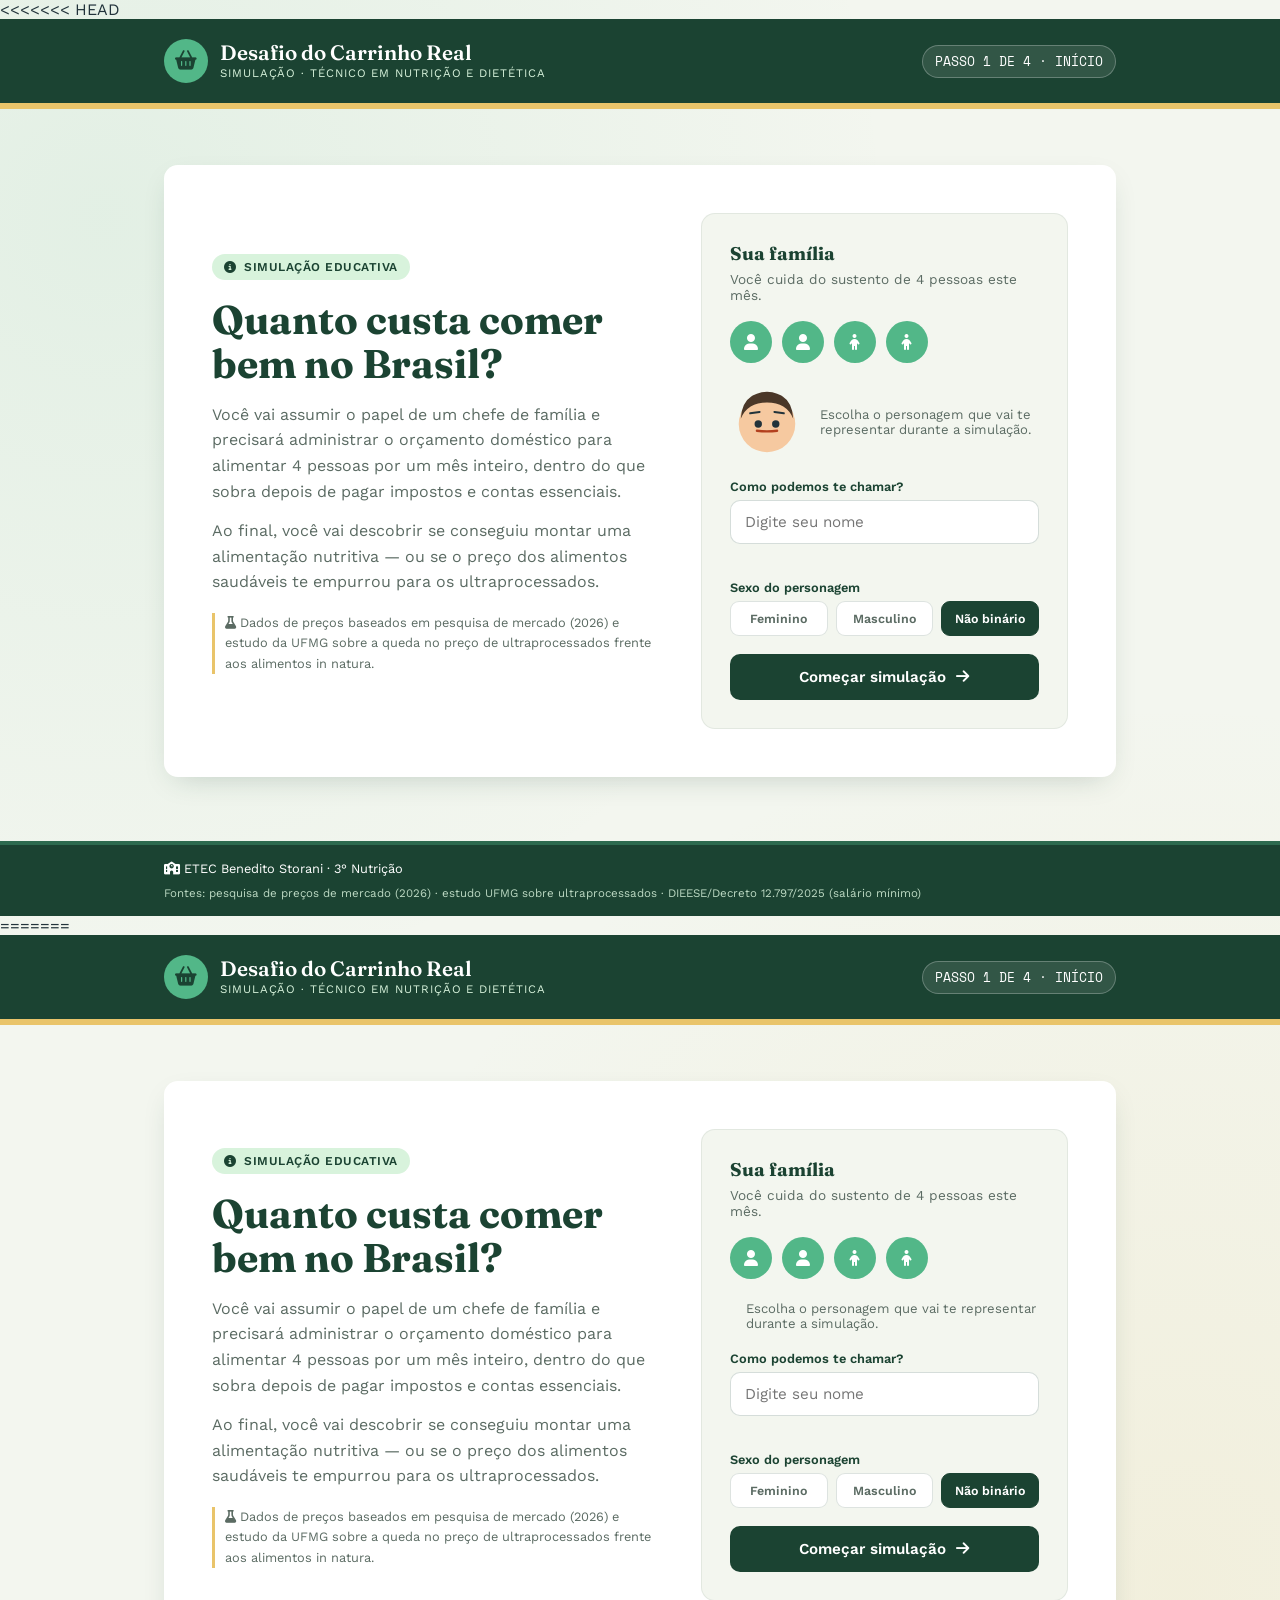
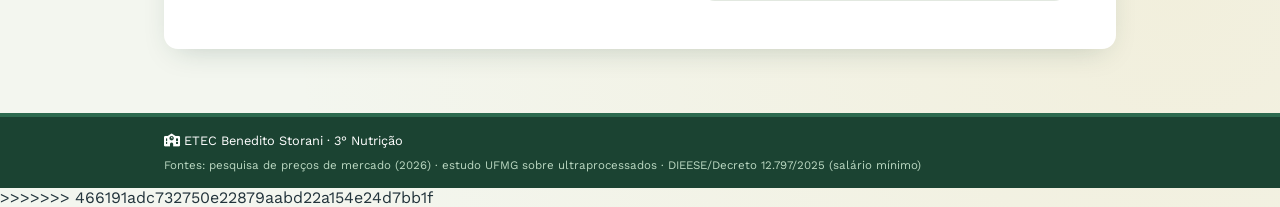
==== index.html @ 6c040de4 "Renomeando pagina principal para index.html" ====
<<<<<<< HEAD
<!DOCTYPE html>
<html lang="pt-BR">

<head>
    <meta charset="UTF-8">
    <meta name="viewport" content="width=device-width, initial-scale=1.0">
    <title>O Desafio do Carrinho Real</title>
    <link rel="stylesheet" href="css/inicialstyle.css">
    <link rel="stylesheet" href="css/inicialheader.css">
    <link rel="stylesheet" href="css/inicialhome.css">
    <link rel="stylesheet" href="https://cdnjs.cloudflare.com/ajax/libs/font-awesome/6.5.1/css/all.min.css">
</head>

<body>

    <header class="topo">
        <div class="container">
            <div class="marca">
                <div class="icone-marca"><i class="fa-solid fa-basket-shopping"></i></div>
                <div>
                    <h1>Desafio do Carrinho Real</h1>
                    <span>Simulação · Técnico em Nutrição e Dietética</span>
                </div>
            </div>
            <span class="passo">PASSO 1 DE 4 · INÍCIO</span>
        </div>
    </header>

    <main class="inicio">
        <div class="container">
            <div class="cartao-boas-vindas">

                <div class="texto-intro">
                    <span class="selo"><i class="fa-solid fa-circle-info"></i> Simulação educativa</span>
                    <h2>Quanto custa comer bem no Brasil?</h2>
                    <p>Você vai assumir o papel de um chefe de família e precisará administrar o orçamento
                        doméstico para alimentar 4 pessoas por um mês inteiro, dentro do que sobra depois de
                        pagar impostos e contas essenciais.</p>
                    <p>Ao final, você vai descobrir se conseguiu montar uma alimentação nutritiva — ou se
                        o preço dos alimentos saudáveis te empurrou para os ultraprocessados.</p>
                    <p class="fonte-dado"><i class="fa-solid fa-flask"></i> Dados de preços baseados em
                        pesquisa de mercado (2026) e estudo da UFMG sobre a queda no preço de ultraprocessados
                        frente aos alimentos in natura.</p>
                </div>

                <div class="painel-familia">
                    <h3>Sua família</h3>
                    <p>Você cuida do sustento de 4 pessoas este mês.</p>
                    <div class="familia-icones">
                        <div class="membro"><i class="fa-solid fa-user"></i></div>
                        <div class="membro"><i class="fa-solid fa-user"></i></div>
                        <div class="membro"><i class="fa-solid fa-child"></i></div>
                        <div class="membro"><i class="fa-solid fa-child"></i></div>
                    </div>

                    <div class="linha-mascote-selecao">
                        <div id="mascote-caixa"></div>
                        <p style="font-size:0.82rem; color:var(--tinta-suave); margin:0;">
                            Escolha o personagem que vai te representar durante a simulação.
                        </p>
                    </div>

                    <form id="form-inicio">
                        <div class="campo">
                            <label for="nome-jogador">Como podemos te chamar?</label>
                            <input type="text" id="nome-jogador" placeholder="Digite seu nome" autocomplete="off">
                        </div>
                        <div class="aviso-nome" id="aviso-nome"></div>

                        <div class="campo">
                            <label>Sexo do personagem</label>
                            <div class="opcoes-sexo" id="opcoes-sexo">
                                <button type="button" class="opcao-sexo" data-sexo="feminino">Feminino</button>
                                <button type="button" class="opcao-sexo" data-sexo="masculino">Masculino</button>
                                <button type="button" class="opcao-sexo" data-sexo="nao-binario">Não binário</button>
                            </div>
                        </div>

                        <button type="submit" class="btn-primario">
                            Começar simulação <i class="fa-solid fa-arrow-right"></i>
                        </button>
                    </form>
                </div>

            </div>
        </div>
    </main>

    <footer class="rodape-jogo">
        <div class="container rodape-conteudo">
            <span><i class="fa-solid fa-school"></i> ETEC Benedito Storani · 3° Nutrição</span>
            <span class="rodape-fontes">Fontes: pesquisa de preços de mercado (2026) · estudo UFMG sobre
                ultraprocessados · DIEESE/Decreto 12.797/2025 (salário mínimo)</span>
        </div>
    </footer>

    <script src="script/mascote.js"></script>
    <script src="script/inicial.js"></script>
</body>

=======
<!DOCTYPE html>
<html lang="pt-BR">

<head>
    <meta charset="UTF-8">
    <meta name="viewport" content="width=device-width, initial-scale=1.0">
    <title>O Desafio do Carrinho Real</title>
    <link rel="stylesheet" href="css/inicialstyle.css">
    <link rel="stylesheet" href="css/inicialheader.css">
    <link rel="stylesheet" href="css/inicialhome.css">
    <link rel="stylesheet" href="https://cdnjs.cloudflare.com/ajax/libs/font-awesome/6.5.1/css/all.min.css">
</head>

<body>

    <header class="topo">
        <div class="container">
            <div class="marca">
                <div class="icone-marca"><i class="fa-solid fa-basket-shopping"></i></div>
                <div>
                    <h1>Desafio do Carrinho Real</h1>
                    <span>Simulação · Técnico em Nutrição e Dietética</span>
                </div>
            </div>
            <span class="passo">PASSO 1 DE 4 · INÍCIO</span>
        </div>
    </header>

    <main class="inicio">
        <div class="container">
            <div class="cartao-boas-vindas">

                <div class="texto-intro">
                    <span class="selo"><i class="fa-solid fa-circle-info"></i> Simulação educativa</span>
                    <h2>Quanto custa comer bem no Brasil?</h2>
                    <p>Você vai assumir o papel de um chefe de família e precisará administrar o orçamento
                        doméstico para alimentar 4 pessoas por um mês inteiro, dentro do que sobra depois de
                        pagar impostos e contas essenciais.</p>
                    <p>Ao final, você vai descobrir se conseguiu montar uma alimentação nutritiva — ou se
                        o preço dos alimentos saudáveis te empurrou para os ultraprocessados.</p>
                    <p class="fonte-dado"><i class="fa-solid fa-flask"></i> Dados de preços baseados em
                        pesquisa de mercado (2026) e estudo da UFMG sobre a queda no preço de ultraprocessados
                        frente aos alimentos in natura.</p>
                </div>

                <div class="painel-familia">
                    <h3>Sua família</h3>
                    <p>Você cuida do sustento de 4 pessoas este mês.</p>
                    <div class="familia-icones">
                        <div class="membro"><i class="fa-solid fa-user"></i></div>
                        <div class="membro"><i class="fa-solid fa-user"></i></div>
                        <div class="membro"><i class="fa-solid fa-child"></i></div>
                        <div class="membro"><i class="fa-solid fa-child"></i></div>
                    </div>

                    <div class="linha-mascote-selecao">
                        <div id="mascote-caixa"></div>
                        <p style="font-size:0.82rem; color:var(--tinta-suave); margin:0;">
                            Escolha o personagem que vai te representar durante a simulação.
                        </p>
                    </div>

                    <form id="form-inicio">
                        <div class="campo">
                            <label for="nome-jogador">Como podemos te chamar?</label>
                            <input type="text" id="nome-jogador" placeholder="Digite seu nome" autocomplete="off">
                        </div>
                        <div class="aviso-nome" id="aviso-nome"></div>

                        <div class="campo">
                            <label>Sexo do personagem</label>
                            <div class="opcoes-sexo" id="opcoes-sexo">
                                <button type="button" class="opcao-sexo" data-sexo="feminino">Feminino</button>
                                <button type="button" class="opcao-sexo" data-sexo="masculino">Masculino</button>
                                <button type="button" class="opcao-sexo" data-sexo="nao-binario">Não binário</button>
                            </div>
                        </div>

                        <button type="submit" class="btn-primario">
                            Começar simulação <i class="fa-solid fa-arrow-right"></i>
                        </button>
                    </form>
                </div>

            </div>
        </div>
    </main>

    <footer class="rodape-jogo">
        <div class="container rodape-conteudo">
            <span><i class="fa-solid fa-school"></i> ETEC Benedito Storani · 3° Nutrição</span>
            <span class="rodape-fontes">Fontes: pesquisa de preços de mercado (2026) · estudo UFMG sobre
                ultraprocessados · DIEESE/Decreto 12.797/2025 (salário mínimo)</span>
        </div>
    </footer>

    <script src="script/mascote.js"></script>
    <script src="script/inicial.js"></script>
</body>

>>>>>>> 466191adc732750e22879aabd22a154e24d7bb1f
</html>
---- css/inicialstyle.css ----
@import url('https://fonts.googleapis.com/css2?family=Fraunces:opsz,wght@9..144,500;9..144,600;9..144,700&family=Work+Sans:wght@400;500;600;700&family=Space+Mono:wght@400;700&display=swap');

:root {
    --verde-escuro: #1B4332;
    --verde-medio: #2D6A4F;
    --verde-folha: #52B788;
    --verde-claro: #D8F3DC;
    --tomate: #E76F51;
    --trigo: #E9C46A;
    --papel: #F3F6EF;
    --papel-cartao: #FFFFFF;
    --tinta: #22333B;
    --tinta-suave: #5B6B63;

    --fonte-display: 'Fraunces', serif;
    --fonte-corpo: 'Work Sans', sans-serif;
    --fonte-numero: 'Space Mono', monospace;

    --raio: 14px;
    --sombra: 0 10px 30px -12px rgba(27, 67, 50, 0.25);
}

*,
*::before,
*::after {
    box-sizing: border-box;
    margin: 0;
    padding: 0;
}

html {
    scroll-behavior: smooth;
}

body {
    min-height: 100vh;
    background:
        radial-gradient(circle at 8% 12%, rgba(82, 183, 136, 0.10), transparent 40%),
        radial-gradient(circle at 92% 88%, rgba(233, 196, 106, 0.14), transparent 45%),
        var(--papel);
    color: var(--tinta);
    font-family: var(--fonte-corpo);
    display: flex;
    flex-direction: column;
}

a {
    color: inherit;
    text-decoration: none;
}

button {
    font-family: inherit;
    cursor: pointer;
    border: none;
}

.container {
    width: 100%;
    max-width: 1000px;
    margin: 0 auto;
    padding: 0 24px;
}

::selection {
    background: var(--verde-folha);
    color: #fff;
}

/* Rodapé Estilizado */
.rodape-jogo {
    background: var(--verde-escuro);
    color: #fff;
    padding: 16px 0;
    margin-top: auto;
    font-size: 0.8rem;
    border-top: 4px solid var(--verde-medio);
}

.rodape-conteudo {
    display: flex;
    justify-content: space-between;
    align-items: center;
    flex-wrap: wrap;
    gap: 10px;
}

.rodape-fontes {
    color: var(--verde-claro);
    font-size: 0.72rem;
    opacity: 0.85;
}

@media (max-width: 760px) {
    .rodape-conteudo {
        flex-direction: column;
        text-align: center;
    }
}
---- css/inicialheader.css ----
.topo {
    background: var(--verde-escuro);
    color: #fff;
    padding: 20px 0;
    border-bottom: 6px solid var(--trigo);
}

.topo .container {
    display: flex;
    align-items: center;
    justify-content: space-between;
    gap: 16px;
}

.marca {
    display: flex;
    align-items: center;
    gap: 12px;
}

.marca .icone-marca {
    width: 44px;
    height: 44px;
    border-radius: 50%;
    background: var(--verde-folha);
    display: flex;
    align-items: center;
    justify-content: center;
    font-size: 1.2rem;
    color: var(--verde-escuro);
    flex-shrink: 0;
}

.marca h1 {
    font-family: var(--fonte-display);
    font-weight: 600;
    font-size: 1.3rem;
    line-height: 1.1;
}

.marca span {
    display: block;
    font-size: 0.72rem;
    letter-spacing: 0.08em;
    text-transform: uppercase;
    color: var(--verde-claro);
    margin-top: 2px;
}

.passo {
    font-family: var(--fonte-numero);
    font-size: 0.8rem;
    background: rgba(255, 255, 255, 0.1);
    border: 1px solid rgba(255, 255, 255, 0.25);
    padding: 6px 12px;
    border-radius: 100px;
    white-space: nowrap;
}

@media (max-width:560px) {
    .marca h1 {
        font-size: 1.05rem;
    }

    .passo {
        display: none;
    }
}
---- css/inicialhome.css ----
main.inicio {
    flex: 1;
    display: flex;
    align-items: center;
    padding: 56px 0 64px;
}

.cartao-boas-vindas {
    background: var(--papel-cartao);
    border-radius: var(--raio);
    box-shadow: var(--sombra);
    padding: 48px;
    display: grid;
    grid-template-columns: 1.1fr 0.9fr;
    gap: 40px;
    align-items: center;
    animation: subir 0.6s ease both;
}

@keyframes subir {
    from {
        opacity: 0;
        transform: translateY(18px);
    }

    to {
        opacity: 1;
        transform: translateY(0);
    }
}

.texto-intro .selo {
    display: inline-flex;
    align-items: center;
    gap: 8px;
    background: var(--verde-claro);
    color: var(--verde-escuro);
    font-size: 0.75rem;
    font-weight: 600;
    letter-spacing: 0.04em;
    text-transform: uppercase;
    padding: 6px 12px;
    border-radius: 100px;
    margin-bottom: 18px;
}

.texto-intro h2 {
    font-family: var(--fonte-display);
    font-size: 2.5rem;
    line-height: 1.1;
    color: var(--verde-escuro);
    margin-bottom: 16px;
}

.texto-intro p {
    color: var(--tinta-suave);
    font-size: 1rem;
    line-height: 1.6;
    margin-bottom: 14px;
}

.texto-intro .fonte-dado {
    font-size: 0.8rem;
    color: var(--tinta-suave);
    border-left: 3px solid var(--trigo);
    padding-left: 10px;
    margin-top: 18px;
}

.painel-familia {
    background: var(--papel);
    border-radius: var(--raio);
    padding: 28px;
    border: 1px solid rgba(27, 67, 50, 0.08);
}

.painel-familia h3 {
    font-family: var(--fonte-display);
    font-size: 1.15rem;
    color: var(--verde-escuro);
    margin-bottom: 6px;
}

.painel-familia>p {
    font-size: 0.85rem;
    color: var(--tinta-suave);
    margin-bottom: 18px;
}

.familia-icones {
    display: flex;
    gap: 10px;
    margin-bottom: 22px;
}

.familia-icones .membro {
    width: 42px;
    height: 42px;
    border-radius: 50%;
    background: var(--verde-folha);
    color: #fff;
    display: flex;
    align-items: center;
    justify-content: center;
}

.campo {
    margin-bottom: 18px;
}

.campo label {
    display: block;
    font-size: 0.8rem;
    font-weight: 600;
    color: var(--verde-escuro);
    margin-bottom: 6px;
}

.campo input {
    width: 100%;
    padding: 12px 14px;
    border-radius: 10px;
    border: 1.5px solid rgba(27, 67, 50, 0.18);
    font-family: var(--fonte-corpo);
    font-size: 0.95rem;
    background: #fff;
    transition: border-color .2s ease, box-shadow .2s ease;
}

.campo input:focus {
    outline: none;
    border-color: var(--verde-folha);
    box-shadow: 0 0 0 3px rgba(82, 183, 136, 0.25);
}

.aviso-nome {
    color: var(--tomate);
    font-size: 0.78rem;
    min-height: 16px;
    margin-top: -10px;
    margin-bottom: 12px;
}

.linha-mascote-selecao {
    display: flex;
    align-items: center;
    gap: 16px;
    margin-bottom: 20px;
}

.mascote-visual {
    position: relative;
    width: 74px;
    height: 74px;
    flex-shrink: 0;
}

.mascote-visual img {
    position: absolute;
    inset: 0;
    width: 100%;
    height: 100%;
    object-fit: contain;
    border-radius: 50%;
}

.mascote-anima {
    animation: pulso-mascote-ini .45s ease;
}

@keyframes pulso-mascote-ini {
    0% {
        transform: scale(0.85);
        opacity: 0.4;
    }

    60% {
        transform: scale(1.06);
        opacity: 1;
    }

    100% {
        transform: scale(1);
    }
}

.opcoes-sexo {
    display: flex;
    gap: 8px;
    flex-wrap: wrap;
}

.opcao-sexo {
    flex: 1;
    min-width: 90px;
    background: #fff;
    border: 1.5px solid rgba(27, 67, 50, 0.15);
    border-radius: 9px;
    padding: 9px 8px;
    text-align: center;
    font-size: 0.78rem;
    font-weight: 600;
    color: var(--tinta-suave);
    transition: all .15s ease;
}

.opcao-sexo.selecionada {
    background: var(--verde-escuro);
    border-color: var(--verde-escuro);
    color: #fff;
}

.btn-primario {
    width: 100%;
    background: var(--verde-escuro);
    color: #fff;
    padding: 14px 20px;
    border-radius: 10px;
    font-weight: 600;
    font-size: 0.95rem;
    display: flex;
    align-items: center;
    justify-content: center;
    gap: 10px;
    transition: transform .15s ease, background .2s ease;
}

.btn-primario:hover {
    background: var(--verde-medio);
    transform: translateY(-1px);
}

.btn-primario:active {
    transform: translateY(0);
}

@media (max-width:760px) {
    .cartao-boas-vindas {
        grid-template-columns: 1fr;
        padding: 28px;
    }

    .texto-intro h2 {
        font-size: 1.9rem;
    }
}
---- css/inicialstyle.css ----
@import url('https://fonts.googleapis.com/css2?family=Fraunces:opsz,wght@9..144,500;9..144,600;9..144,700&family=Work+Sans:wght@400;500;600;700&family=Space+Mono:wght@400;700&display=swap');

:root {
    --verde-escuro: #1B4332;
    --verde-medio: #2D6A4F;
    --verde-folha: #52B788;
    --verde-claro: #D8F3DC;
    --tomate: #E76F51;
    --trigo: #E9C46A;
    --papel: #F3F6EF;
    --papel-cartao: #FFFFFF;
    --tinta: #22333B;
    --tinta-suave: #5B6B63;

    --fonte-display: 'Fraunces', serif;
    --fonte-corpo: 'Work Sans', sans-serif;
    --fonte-numero: 'Space Mono', monospace;

    --raio: 14px;
    --sombra: 0 10px 30px -12px rgba(27, 67, 50, 0.25);
}

*,
*::before,
*::after {
    box-sizing: border-box;
    margin: 0;
    padding: 0;
}

html {
    scroll-behavior: smooth;
}

body {
    min-height: 100vh;
    background:
        radial-gradient(circle at 8% 12%, rgba(82, 183, 136, 0.10), transparent 40%),
        radial-gradient(circle at 92% 88%, rgba(233, 196, 106, 0.14), transparent 45%),
        var(--papel);
    color: var(--tinta);
    font-family: var(--fonte-corpo);
    display: flex;
    flex-direction: column;
}

a {
    color: inherit;
    text-decoration: none;
}

button {
    font-family: inherit;
    cursor: pointer;
    border: none;
}

.container {
    width: 100%;
    max-width: 1000px;
    margin: 0 auto;
    padding: 0 24px;
}

::selection {
    background: var(--verde-folha);
    color: #fff;
}

/* Rodapé Estilizado */
.rodape-jogo {
    background: var(--verde-escuro);
    color: #fff;
    padding: 16px 0;
    margin-top: auto;
    font-size: 0.8rem;
    border-top: 4px solid var(--verde-medio);
}

.rodape-conteudo {
    display: flex;
    justify-content: space-between;
    align-items: center;
    flex-wrap: wrap;
    gap: 10px;
}

.rodape-fontes {
    color: var(--verde-claro);
    font-size: 0.72rem;
    opacity: 0.85;
}

@media (max-width: 760px) {
    .rodape-conteudo {
        flex-direction: column;
        text-align: center;
    }
}
---- css/inicialheader.css ----
.topo {
    background: var(--verde-escuro);
    color: #fff;
    padding: 20px 0;
    border-bottom: 6px solid var(--trigo);
}

.topo .container {
    display: flex;
    align-items: center;
    justify-content: space-between;
    gap: 16px;
}

.marca {
    display: flex;
    align-items: center;
    gap: 12px;
}

.marca .icone-marca {
    width: 44px;
    height: 44px;
    border-radius: 50%;
    background: var(--verde-folha);
    display: flex;
    align-items: center;
    justify-content: center;
    font-size: 1.2rem;
    color: var(--verde-escuro);
    flex-shrink: 0;
}

.marca h1 {
    font-family: var(--fonte-display);
    font-weight: 600;
    font-size: 1.3rem;
    line-height: 1.1;
}

.marca span {
    display: block;
    font-size: 0.72rem;
    letter-spacing: 0.08em;
    text-transform: uppercase;
    color: var(--verde-claro);
    margin-top: 2px;
}

.passo {
    font-family: var(--fonte-numero);
    font-size: 0.8rem;
    background: rgba(255, 255, 255, 0.1);
    border: 1px solid rgba(255, 255, 255, 0.25);
    padding: 6px 12px;
    border-radius: 100px;
    white-space: nowrap;
}

@media (max-width:560px) {
    .marca h1 {
        font-size: 1.05rem;
    }

    .passo {
        display: none;
    }
}
---- css/inicialhome.css ----
main.inicio {
    flex: 1;
    display: flex;
    align-items: center;
    padding: 56px 0 64px;
}

.cartao-boas-vindas {
    background: var(--papel-cartao);
    border-radius: var(--raio);
    box-shadow: var(--sombra);
    padding: 48px;
    display: grid;
    grid-template-columns: 1.1fr 0.9fr;
    gap: 40px;
    align-items: center;
    animation: subir 0.6s ease both;
}

@keyframes subir {
    from {
        opacity: 0;
        transform: translateY(18px);
    }

    to {
        opacity: 1;
        transform: translateY(0);
    }
}

.texto-intro .selo {
    display: inline-flex;
    align-items: center;
    gap: 8px;
    background: var(--verde-claro);
    color: var(--verde-escuro);
    font-size: 0.75rem;
    font-weight: 600;
    letter-spacing: 0.04em;
    text-transform: uppercase;
    padding: 6px 12px;
    border-radius: 100px;
    margin-bottom: 18px;
}

.texto-intro h2 {
    font-family: var(--fonte-display);
    font-size: 2.5rem;
    line-height: 1.1;
    color: var(--verde-escuro);
    margin-bottom: 16px;
}

.texto-intro p {
    color: var(--tinta-suave);
    font-size: 1rem;
    line-height: 1.6;
    margin-bottom: 14px;
}

.texto-intro .fonte-dado {
    font-size: 0.8rem;
    color: var(--tinta-suave);
    border-left: 3px solid var(--trigo);
    padding-left: 10px;
    margin-top: 18px;
}

.painel-familia {
    background: var(--papel);
    border-radius: var(--raio);
    padding: 28px;
    border: 1px solid rgba(27, 67, 50, 0.08);
}

.painel-familia h3 {
    font-family: var(--fonte-display);
    font-size: 1.15rem;
    color: var(--verde-escuro);
    margin-bottom: 6px;
}

.painel-familia>p {
    font-size: 0.85rem;
    color: var(--tinta-suave);
    margin-bottom: 18px;
}

.familia-icones {
    display: flex;
    gap: 10px;
    margin-bottom: 22px;
}

.familia-icones .membro {
    width: 42px;
    height: 42px;
    border-radius: 50%;
    background: var(--verde-folha);
    color: #fff;
    display: flex;
    align-items: center;
    justify-content: center;
}

.campo {
    margin-bottom: 18px;
}

.campo label {
    display: block;
    font-size: 0.8rem;
    font-weight: 600;
    color: var(--verde-escuro);
    margin-bottom: 6px;
}

.campo input {
    width: 100%;
    padding: 12px 14px;
    border-radius: 10px;
    border: 1.5px solid rgba(27, 67, 50, 0.18);
    font-family: var(--fonte-corpo);
    font-size: 0.95rem;
    background: #fff;
    transition: border-color .2s ease, box-shadow .2s ease;
}

.campo input:focus {
    outline: none;
    border-color: var(--verde-folha);
    box-shadow: 0 0 0 3px rgba(82, 183, 136, 0.25);
}

.aviso-nome {
    color: var(--tomate);
    font-size: 0.78rem;
    min-height: 16px;
    margin-top: -10px;
    margin-bottom: 12px;
}

.linha-mascote-selecao {
    display: flex;
    align-items: center;
    gap: 16px;
    margin-bottom: 20px;
}

.mascote-visual {
    position: relative;
    width: 74px;
    height: 74px;
    flex-shrink: 0;
}

.mascote-visual img {
    position: absolute;
    inset: 0;
    width: 100%;
    height: 100%;
    object-fit: contain;
    border-radius: 50%;
}

.mascote-anima {
    animation: pulso-mascote-ini .45s ease;
}

@keyframes pulso-mascote-ini {
    0% {
        transform: scale(0.85);
        opacity: 0.4;
    }

    60% {
        transform: scale(1.06);
        opacity: 1;
    }

    100% {
        transform: scale(1);
    }
}

.opcoes-sexo {
    display: flex;
    gap: 8px;
    flex-wrap: wrap;
}

.opcao-sexo {
    flex: 1;
    min-width: 90px;
    background: #fff;
    border: 1.5px solid rgba(27, 67, 50, 0.15);
    border-radius: 9px;
    padding: 9px 8px;
    text-align: center;
    font-size: 0.78rem;
    font-weight: 600;
    color: var(--tinta-suave);
    transition: all .15s ease;
}

.opcao-sexo.selecionada {
    background: var(--verde-escuro);
    border-color: var(--verde-escuro);
    color: #fff;
}

.btn-primario {
    width: 100%;
    background: var(--verde-escuro);
    color: #fff;
    padding: 14px 20px;
    border-radius: 10px;
    font-weight: 600;
    font-size: 0.95rem;
    display: flex;
    align-items: center;
    justify-content: center;
    gap: 10px;
    transition: transform .15s ease, background .2s ease;
}

.btn-primario:hover {
    background: var(--verde-medio);
    transform: translateY(-1px);
}

.btn-primario:active {
    transform: translateY(0);
}

@media (max-width:760px) {
    .cartao-boas-vindas {
        grid-template-columns: 1fr;
        padding: 28px;
    }

    .texto-intro h2 {
        font-size: 1.9rem;
    }
}
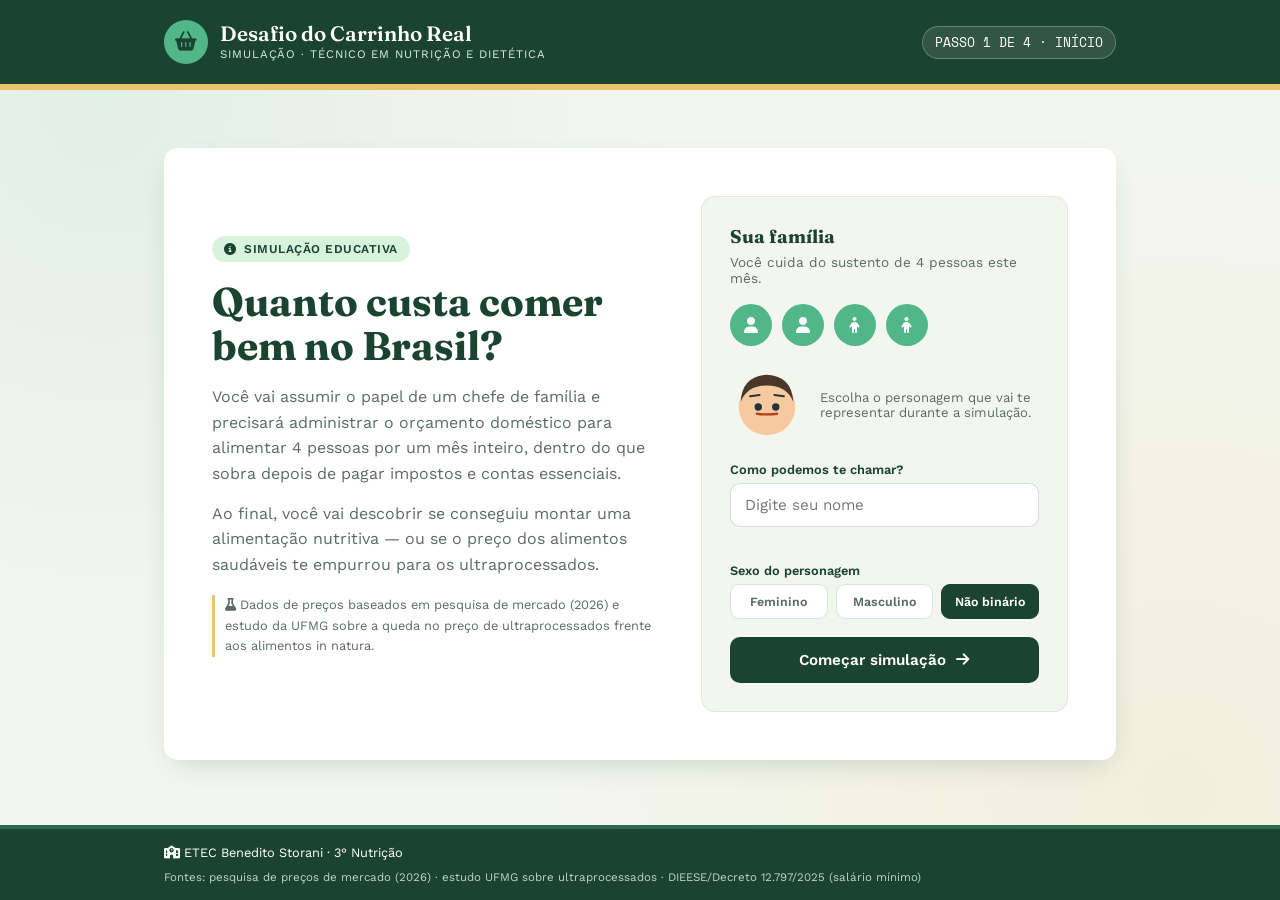
==== commit 4a48a18d: "Corrigindo duplicacao no HTML" ====
--- a/index.html
+++ b/index.html
@@ -1,4 +1,3 @@
-<<<<<<< HEAD
 <!DOCTYPE html>
 <html lang="pt-BR">
 
@@ -97,108 +96,4 @@
 
     <script src="script/mascote.js"></script>
     <script src="script/inicial.js"></script>
-</body>
-
-=======
-<!DOCTYPE html>
-<html lang="pt-BR">
-
-<head>
-    <meta charset="UTF-8">
-    <meta name="viewport" content="width=device-width, initial-scale=1.0">
-    <title>O Desafio do Carrinho Real</title>
-    <link rel="stylesheet" href="css/inicialstyle.css">
-    <link rel="stylesheet" href="css/inicialheader.css">
-    <link rel="stylesheet" href="css/inicialhome.css">
-    <link rel="stylesheet" href="https://cdnjs.cloudflare.com/ajax/libs/font-awesome/6.5.1/css/all.min.css">
-</head>
-
-<body>
-
-    <header class="topo">
-        <div class="container">
-            <div class="marca">
-                <div class="icone-marca"><i class="fa-solid fa-basket-shopping"></i></div>
-                <div>
-                    <h1>Desafio do Carrinho Real</h1>
-                    <span>Simulação · Técnico em Nutrição e Dietética</span>
-                </div>
-            </div>
-            <span class="passo">PASSO 1 DE 4 · INÍCIO</span>
-        </div>
-    </header>
-
-    <main class="inicio">
-        <div class="container">
-            <div class="cartao-boas-vindas">
-
-                <div class="texto-intro">
-                    <span class="selo"><i class="fa-solid fa-circle-info"></i> Simulação educativa</span>
-                    <h2>Quanto custa comer bem no Brasil?</h2>
-                    <p>Você vai assumir o papel de um chefe de família e precisará administrar o orçamento
-                        doméstico para alimentar 4 pessoas por um mês inteiro, dentro do que sobra depois de
-                        pagar impostos e contas essenciais.</p>
-                    <p>Ao final, você vai descobrir se conseguiu montar uma alimentação nutritiva — ou se
-                        o preço dos alimentos saudáveis te empurrou para os ultraprocessados.</p>
-                    <p class="fonte-dado"><i class="fa-solid fa-flask"></i> Dados de preços baseados em
-                        pesquisa de mercado (2026) e estudo da UFMG sobre a queda no preço de ultraprocessados
-                        frente aos alimentos in natura.</p>
-                </div>
-
-                <div class="painel-familia">
-                    <h3>Sua família</h3>
-                    <p>Você cuida do sustento de 4 pessoas este mês.</p>
-                    <div class="familia-icones">
-                        <div class="membro"><i class="fa-solid fa-user"></i></div>
-                        <div class="membro"><i class="fa-solid fa-user"></i></div>
-                        <div class="membro"><i class="fa-solid fa-child"></i></div>
-                        <div class="membro"><i class="fa-solid fa-child"></i></div>
-                    </div>
-
-                    <div class="linha-mascote-selecao">
-                        <div id="mascote-caixa"></div>
-                        <p style="font-size:0.82rem; color:var(--tinta-suave); margin:0;">
-                            Escolha o personagem que vai te representar durante a simulação.
-                        </p>
-                    </div>
-
-                    <form id="form-inicio">
-                        <div class="campo">
-                            <label for="nome-jogador">Como podemos te chamar?</label>
-                            <input type="text" id="nome-jogador" placeholder="Digite seu nome" autocomplete="off">
-                        </div>
-                        <div class="aviso-nome" id="aviso-nome"></div>
-
-                        <div class="campo">
-                            <label>Sexo do personagem</label>
-                            <div class="opcoes-sexo" id="opcoes-sexo">
-                                <button type="button" class="opcao-sexo" data-sexo="feminino">Feminino</button>
-                                <button type="button" class="opcao-sexo" data-sexo="masculino">Masculino</button>
-                                <button type="button" class="opcao-sexo" data-sexo="nao-binario">Não binário</button>
-                            </div>
-                        </div>
-
-                        <button type="submit" class="btn-primario">
-                            Começar simulação <i class="fa-solid fa-arrow-right"></i>
-                        </button>
-                    </form>
-                </div>
-
-            </div>
-        </div>
-    </main>
-
-    <footer class="rodape-jogo">
-        <div class="container rodape-conteudo">
-            <span><i class="fa-solid fa-school"></i> ETEC Benedito Storani · 3° Nutrição</span>
-            <span class="rodape-fontes">Fontes: pesquisa de preços de mercado (2026) · estudo UFMG sobre
-                ultraprocessados · DIEESE/Decreto 12.797/2025 (salário mínimo)</span>
-        </div>
-    </footer>
-
-    <script src="script/mascote.js"></script>
-    <script src="script/inicial.js"></script>
-</body>
-
->>>>>>> 466191adc732750e22879aabd22a154e24d7bb1f
-</html>+</body>
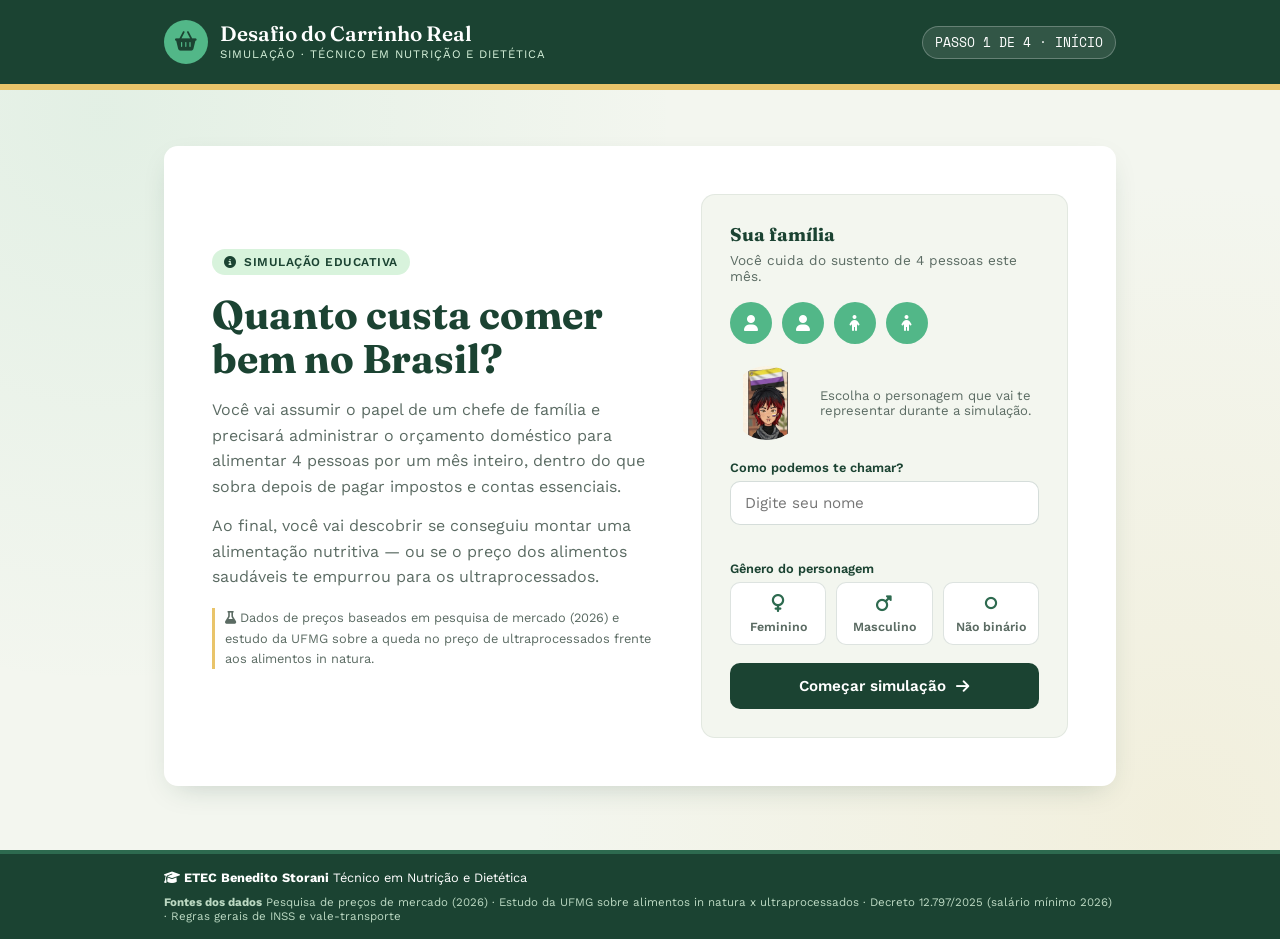
==== commit 8c637c1a: "Corrigindo duplicacao no HTML" ====
--- a/index.html
+++ b/index.html
@@ -68,11 +68,20 @@
                         <div class="aviso-nome" id="aviso-nome"></div>
 
                         <div class="campo">
-                            <label>Sexo do personagem</label>
-                            <div class="opcoes-sexo" id="opcoes-sexo">
-                                <button type="button" class="opcao-sexo" data-sexo="feminino">Feminino</button>
-                                <button type="button" class="opcao-sexo" data-sexo="masculino">Masculino</button>
-                                <button type="button" class="opcao-sexo" data-sexo="nao-binario">Não binário</button>
+                            <label>Gênero do personagem</label>
+                            <div class="opcoes-genero" id="opcoes-genero">
+                                <button type="button" class="opcao-genero" data-genero="feminino">
+                                    <i class="fa-solid fa-venus"></i> Feminino
+                                    <span class="marca-selecionada"><i class="fa-solid fa-circle-check"></i></span>
+                                </button>
+                                <button type="button" class="opcao-genero" data-genero="masculino">
+                                    <i class="fa-solid fa-mars"></i> Masculino
+                                    <span class="marca-selecionada"><i class="fa-solid fa-circle-check"></i></span>
+                                </button>
+                                <button type="button" class="opcao-genero" data-genero="nao-binario">
+                                    <i class="fa-solid fa-genderless"></i> Não binário
+                                    <span class="marca-selecionada"><i class="fa-solid fa-circle-check"></i></span>
+                                </button>
                             </div>
                         </div>
 
@@ -88,12 +97,23 @@
 
     <footer class="rodape-jogo">
         <div class="container rodape-conteudo">
-            <span><i class="fa-solid fa-school"></i> ETEC Benedito Storani · 3° Nutrição</span>
-            <span class="rodape-fontes">Fontes: pesquisa de preços de mercado (2026) · estudo UFMG sobre
-                ultraprocessados · DIEESE/Decreto 12.797/2025 (salário mínimo)</span>
+            <div class="rodape-escola">
+                <span class="icone-rodape"><i class="fa-solid fa-graduation-cap"></i></span>
+                <span class="textos-rodape">
+                    <strong>ETEC Benedito Storani</strong>
+                    <span>Técnico em Nutrição e Dietética</span>
+                </span>
+            </div>
+            <p class="rodape-fontes">
+                <strong>Fontes dos dados</strong>
+                Pesquisa de preços de mercado (2026) · Estudo da UFMG sobre alimentos in natura x ultraprocessados ·
+                Decreto 12.797/2025 (salário mínimo 2026) · Regras gerais de INSS e vale-transporte
+            </p>
         </div>
     </footer>
 
     <script src="script/mascote.js"></script>
     <script src="script/inicial.js"></script>
-</body>+</body>
+
+</html>
--- a/css/inicialhome.css
+++ b/css/inicialhome.css
@@ -1,3 +1,4 @@
+/* ===== Conteúdo - Tela Inicial ===== */
 main.inicio {
     flex: 1;
     display: flex;
@@ -164,6 +165,11 @@
     border-radius: 50%;
 }
 
+.mascote-visual svg {
+    width: 100%;
+    height: 100%;
+}
+
 .mascote-anima {
     animation: pulso-mascote-ini .45s ease;
 }
@@ -184,30 +190,60 @@
     }
 }
 
-.opcoes-sexo {
-    display: flex;
-    gap: 8px;
+.opcoes-genero {
+    display: flex;
+    gap: 10px;
     flex-wrap: wrap;
 }
 
-.opcao-sexo {
+.opcao-genero {
     flex: 1;
-    min-width: 90px;
+    min-width: 96px;
     background: #fff;
     border: 1.5px solid rgba(27, 67, 50, 0.15);
-    border-radius: 9px;
-    padding: 9px 8px;
-    text-align: center;
+    border-radius: 10px;
+    padding: 12px 8px 10px;
+    display: flex;
+    flex-direction: column;
+    align-items: center;
+    gap: 6px;
     font-size: 0.78rem;
     font-weight: 600;
     color: var(--tinta-suave);
-    transition: all .15s ease;
-}
-
-.opcao-sexo.selecionada {
+    transition: transform .15s ease, border-color .15s ease, background .15s ease, box-shadow .15s ease;
+}
+
+.opcao-genero i {
+    font-size: 1.15rem;
+    color: var(--verde-medio);
+    transition: color .15s ease;
+}
+
+.opcao-genero:hover {
+    border-color: var(--verde-folha);
+    transform: translateY(-2px);
+    box-shadow: 0 6px 14px -8px rgba(27, 67, 50, 0.35);
+}
+
+.opcao-genero.selecionada {
     background: var(--verde-escuro);
     border-color: var(--verde-escuro);
     color: #fff;
+    transform: translateY(-2px) scale(1.03);
+    box-shadow: 0 8px 16px -6px rgba(27, 67, 50, 0.45);
+}
+
+.opcao-genero.selecionada i {
+    color: var(--trigo);
+}
+
+.opcao-genero .marca-selecionada {
+    display: none;
+    font-size: 0.68rem;
+}
+
+.opcao-genero.selecionada .marca-selecionada {
+    display: inline;
 }
 
 .btn-primario {
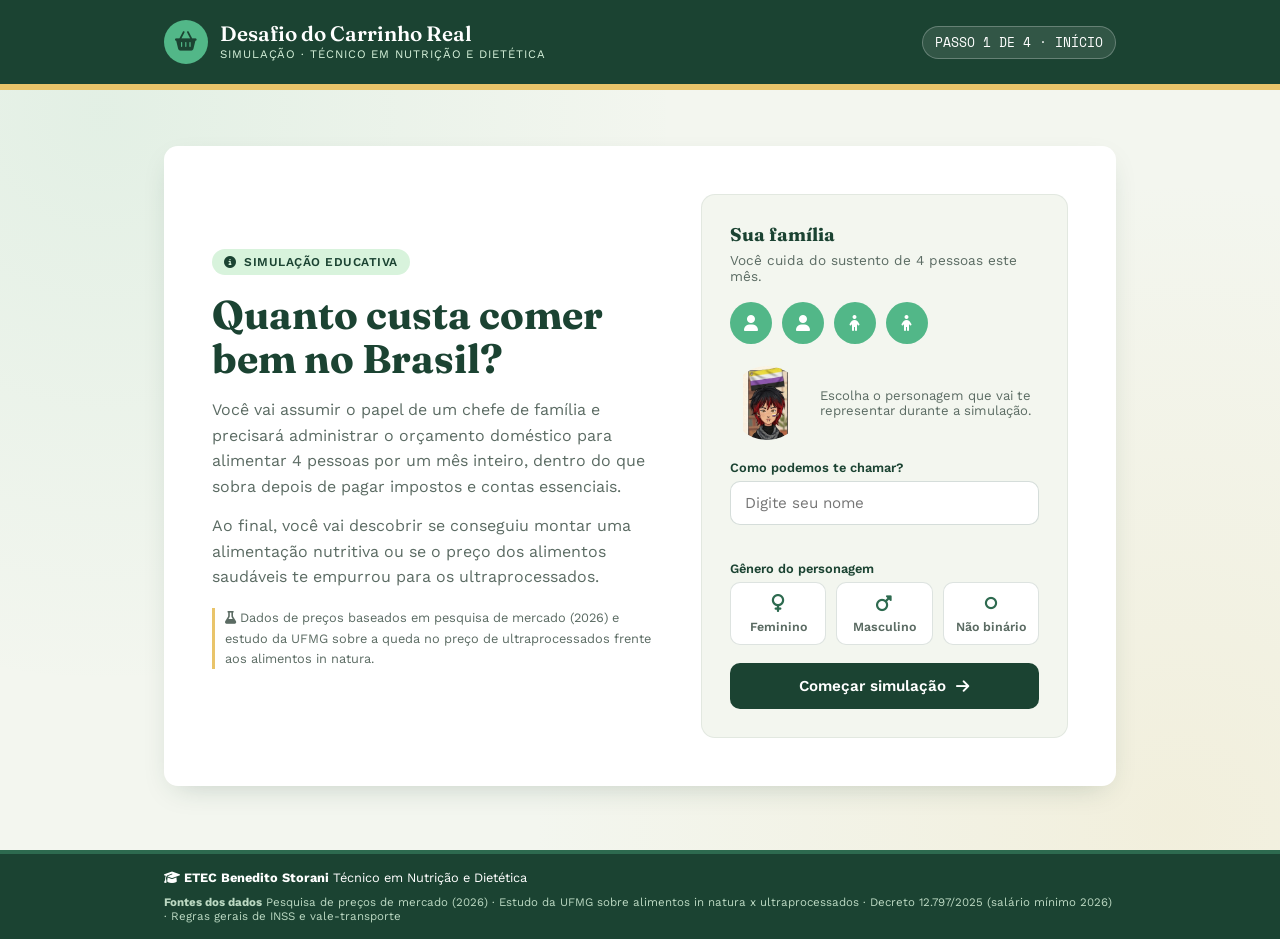
==== commit dfd65514: "Corrigindo duplicacao no HTML" ====
--- a/index.html
+++ b/index.html
@@ -36,7 +36,7 @@
                     <p>Você vai assumir o papel de um chefe de família e precisará administrar o orçamento
                         doméstico para alimentar 4 pessoas por um mês inteiro, dentro do que sobra depois de
                         pagar impostos e contas essenciais.</p>
-                    <p>Ao final, você vai descobrir se conseguiu montar uma alimentação nutritiva — ou se
+                    <p>Ao final, você vai descobrir se conseguiu montar uma alimentação nutritiva ou se
                         o preço dos alimentos saudáveis te empurrou para os ultraprocessados.</p>
                     <p class="fonte-dado"><i class="fa-solid fa-flask"></i> Dados de preços baseados em
                         pesquisa de mercado (2026) e estudo da UFMG sobre a queda no preço de ultraprocessados
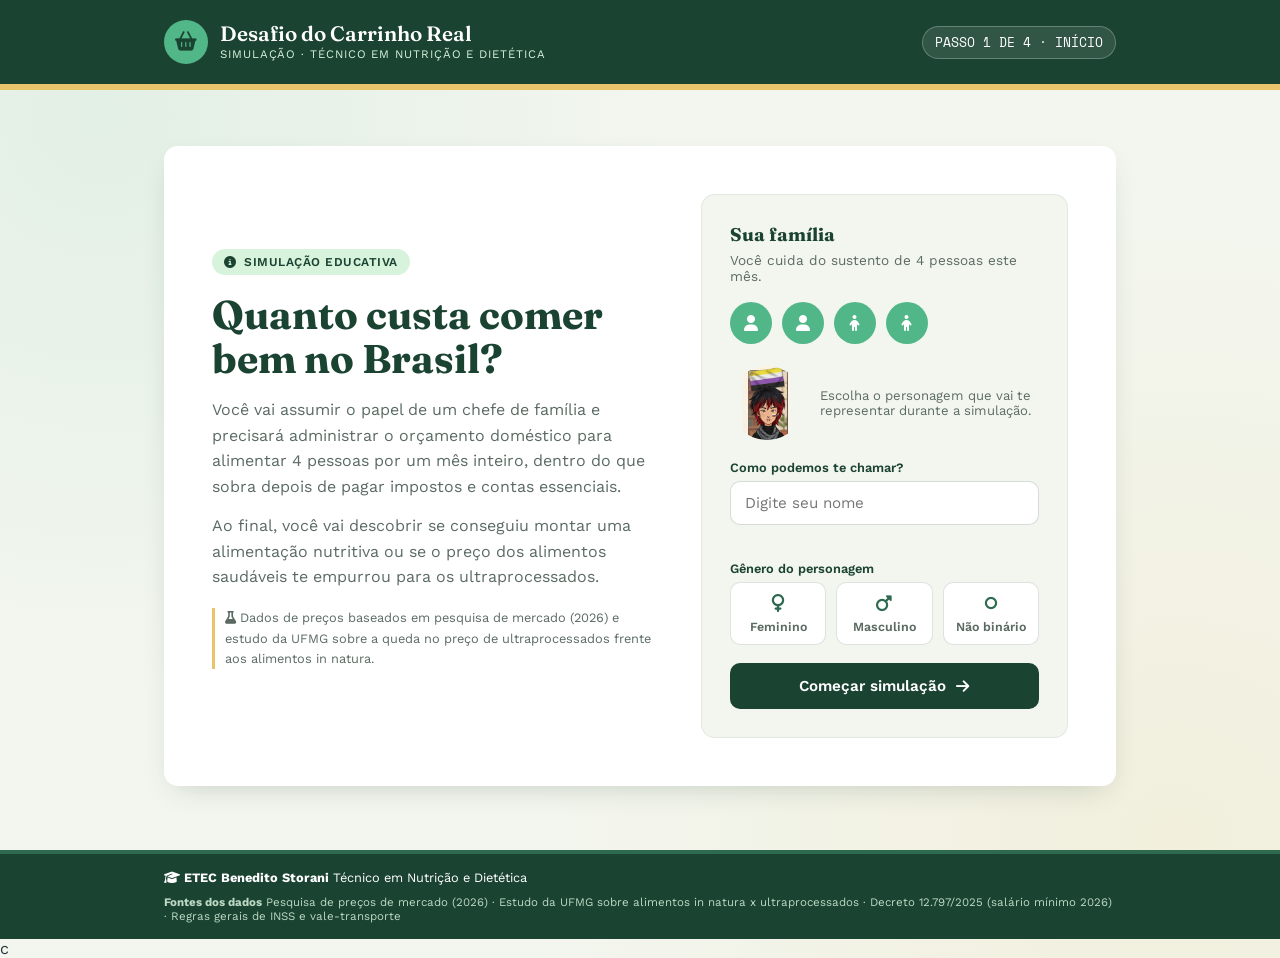
==== commit b0122a23: "Corrigindo duplicacao no HTML" ====
--- a/index.html
+++ b/index.html
@@ -114,6 +114,7 @@
 
     <script src="script/mascote.js"></script>
     <script src="script/inicial.js"></script>
+    c
 </body>
 
 </html>
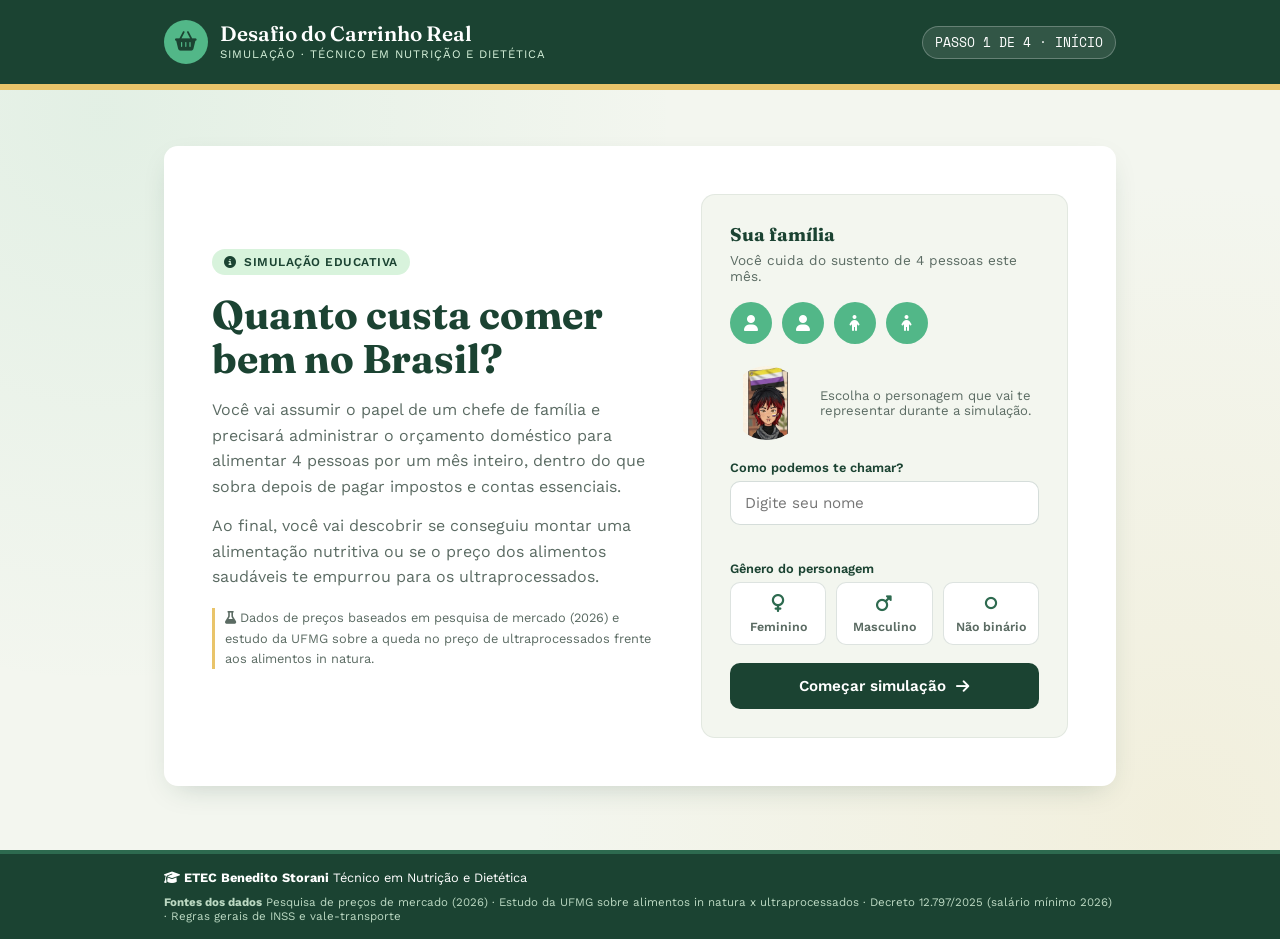
==== commit b2fc5efe: "Corrigindo duplicacao no HTML" ====
--- a/index.html
+++ b/index.html
@@ -114,7 +114,7 @@
 
     <script src="script/mascote.js"></script>
     <script src="script/inicial.js"></script>
-    c
+    <audio src="midia/musica recortada.mp3" autoplay loop></audio></h1>
 </body>
 
 </html>
